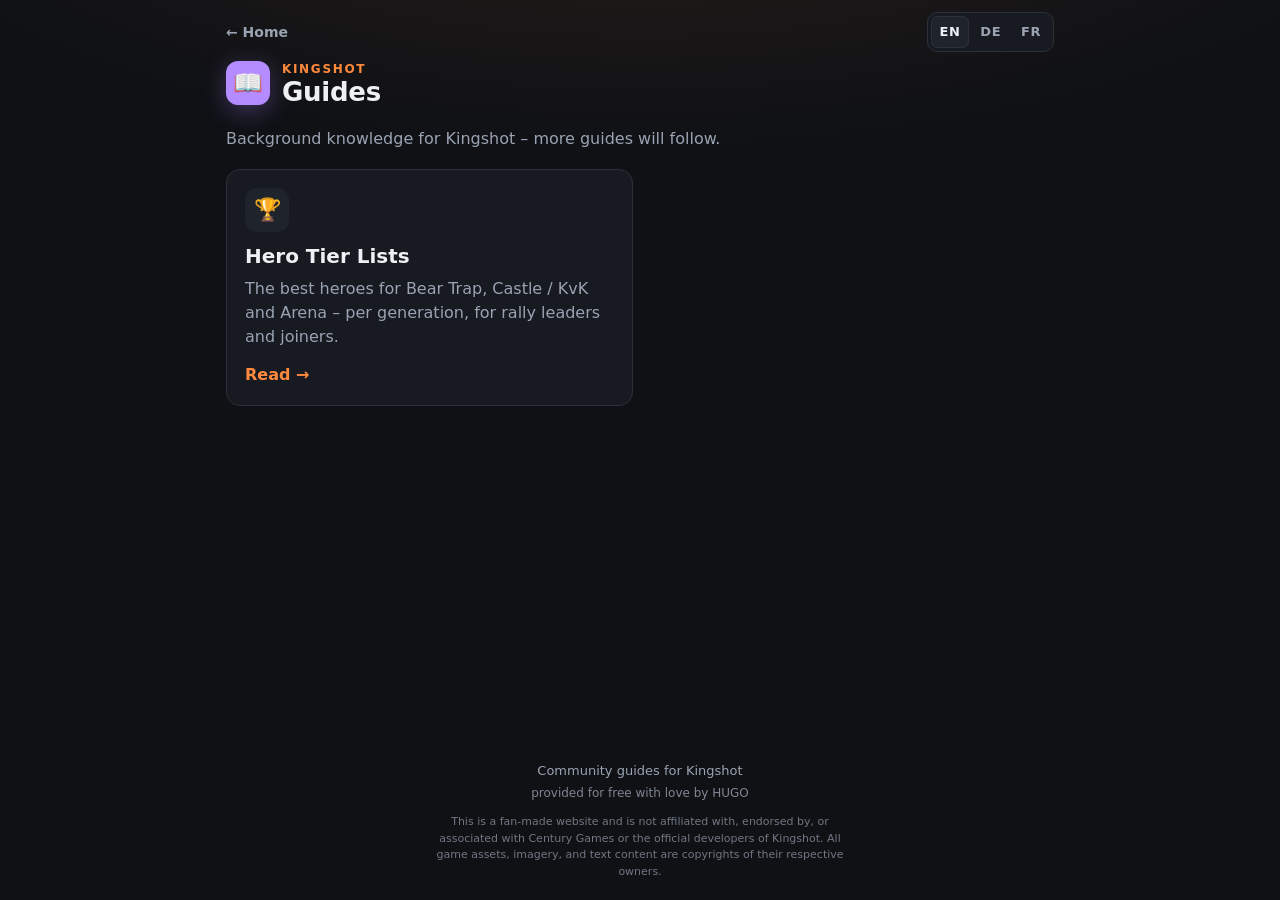
==== guides/index.html @ 233f54bd "Tier-Listen: Gen 8 ergänzt, Quellen ohne Links Co-Authored-By: Claude Opus 5.5 <noreply@anthropic.co" ====
<!doctype html>
<html lang="en">
<head>
  <meta charset="utf-8">
  <meta name="viewport" content="width=device-width, initial-scale=1, viewport-fit=cover">
  <meta name="theme-color" content="#0f1115">
  <meta name="description" content="Kingshot guides: hero tier lists and more.">
  <title>Guides · Kingshot</title>
  <link rel="icon" href="data:image/svg+xml,<svg xmlns='http://www.w3.org/2000/svg' viewBox='0 0 100 100'><text y='.9em' font-size='90'>📖</text></svg>">
  <link rel="stylesheet" href="../assets/styles.css?v=20261110d">
  <style>
    .tools { display: grid; gap: 14px; }
    @media (min-width: 680px) { .tools { grid-template-columns: 1fr 1fr; } }
    .tool {
      display: flex; flex-direction: column; gap: 8px; text-decoration: none; color: var(--text);
      background: var(--surface); border: 1px solid var(--line); border-radius: var(--radius);
      padding: 18px; transition: border-color .15s;
    }
    .tool:hover { border-color: var(--accent); }
    .tool .ico { display: grid; place-items: center; width: 44px; height: 44px; border-radius: 12px; background: var(--surface-2); font-size: 22px; }
    .tool h2 { margin: 4px 0 0; }
    .tool p { margin: 0; color: var(--muted); }
    .tool .go { margin-top: auto; padding-top: 6px; color: var(--accent); font-weight: 700; }
    .mark.book { background: #b48cff; color: #12051f; box-shadow: 0 6px 24px rgba(180, 140, 255, .3); }
  </style>
</head>
<body>
  <nav class="crumb">
    <a class="back" href="../" data-i18n="back"></a>
    <div id="langSwitch" class="lang" role="group" aria-label="Language">
      <button type="button" data-lang="en">EN</button>
      <button type="button" data-lang="de">DE</button>
      <button type="button" data-lang="fr">FR</button>
    </div>
  </nav>
  <header class="top">
    <div class="brand">
      <span class="mark book" aria-hidden="true">📖</span>
      <div>
        <p class="eyebrow">Kingshot</p>
        <h1>Guides</h1>
      </div>
    </div>
  </header>

  <main>
    <p class="lead" data-i18n="lead"></p>
    <div class="tools">
      <a class="tool" href="tier-lists/">
        <span class="ico" aria-hidden="true">🏆</span>
        <h2 data-i18n="tierTitle"></h2>
        <p data-i18n="tierDesc"></p>
        <span class="go" data-i18n="read"></span>
      </a>
    </div>
  </main>

  <footer class="foot"><span data-i18n="foot"></span><span class="credit">provided for free with love by HUGO</span><small class="disclaimer">This is a fan-made website and is not affiliated with, endorsed by, or associated with Century Games or the official developers of Kingshot. All game assets, imagery, and text content are copyrights of their respective owners.</small></footer>

  <script src="../assets/lang.js?v=20261110d"></script>
  <script>
    (() => {
      const T = {
        en: {
          back: '← Home', lead: 'Background knowledge for Kingshot – more guides will follow.',
          tierTitle: 'Hero Tier Lists', tierDesc: 'The best heroes for Bear Trap, Castle / KvK and Arena – per generation, for rally leaders and joiners.',
          read: 'Read →', foot: 'Community guides for Kingshot',
        },
        de: {
          back: '← Startseite', lead: 'Hintergrundwissen für Kingshot – weitere Guides folgen.',
          tierTitle: 'Hero-Tier-Listen', tierDesc: 'Die besten Heroes für Bear Trap, Burg / KvK und Arena – je Generation, für Rally-Leader und Joiner.',
          read: 'Lesen →', foot: 'Community-Guides für Kingshot',
        },
        fr: {
          back: '← Accueil', lead: "Des connaissances de fond sur Kingshot – d'autres guides suivront.",
          tierTitle: 'Tier lists des héros', tierDesc: "Les meilleurs héros pour le Bear Trap, le château / KvK et l'arène – par génération, pour leaders et participants.",
          read: 'Lire →', foot: 'Guides communautaires pour Kingshot',
        },
      };
      let lang = KSLang.get();
      function apply() {
        KSLang.mark(lang);
        document.querySelectorAll('[data-i18n]').forEach(el => { el.textContent = T[lang][el.dataset.i18n]; });
      }
      KSLang.bind(l => { lang = l; apply(); });
      apply();
    })();
  </script>
</body>
</html>
---- assets/styles.css ----
:root {
  --bg: #0f1115;
  --surface: #171a21;
  --surface-2: #1f232c;
  --line: #2b303b;
  --text: #eef0f4;
  --muted: #9aa3b2;
  --accent: #ff8a3d;
  --accent-ink: #1c0e04;
  --go: #2fd27a;
  --go-ink: #04170c;
  --soon: #ffc94d;
  --danger: #ff6161;
  --radius: 14px;
  --font: system-ui, -apple-system, "Segoe UI", Roboto, "Helvetica Neue", Arial, sans-serif;
  --mono: ui-monospace, "SF Mono", "Cascadia Mono", "Roboto Mono", Menlo, Consolas, monospace;
  color-scheme: dark;
}

* { box-sizing: border-box; }

html, body { margin: 0; }

body {
  background:
    radial-gradient(1200px 500px at 50% -200px, rgba(255, 138, 61, .12), transparent 70%),
    var(--bg);
  color: var(--text);
  font: 16px/1.5 var(--font);
  min-height: 100vh;
  display: flex;
  flex-direction: column;
  -webkit-font-smoothing: antialiased;
}

.mono { font-family: var(--mono); font-variant-numeric: tabular-nums; }

.sr-only {
  position: absolute; width: 1px; height: 1px; padding: 0; margin: -1px;
  overflow: hidden; clip: rect(0 0 0 0); white-space: nowrap; border: 0;
}

/* ---------- Header ---------- */
.crumb {
  display: flex; align-items: center; justify-content: space-between; gap: 12px;
  max-width: 860px; width: 100%; margin: 0 auto; padding: 12px 16px 0;
}
.back { color: var(--muted); text-decoration: none; font-size: 14px; font-weight: 600; }
.back:hover { color: var(--text); }
.crumb + .top { padding-top: 8px; }
.top {
  display: flex; align-items: center; justify-content: space-between;
  max-width: 860px; width: 100%; margin: 0 auto;
  padding: 20px 16px 4px;
}
.brand { display: flex; align-items: center; gap: 12px; }
.mark {
  display: grid; place-items: center;
  width: 44px; height: 44px; border-radius: 12px;
  background: var(--accent); color: var(--accent-ink);
  font-size: 24px; font-weight: 700;
  box-shadow: 0 6px 24px rgba(255, 138, 61, .35);
}
.lang {
  display: inline-flex; flex: none; padding: 3px; gap: 2px;
  border: 1px solid var(--line); border-radius: 10px; background: var(--surface);
}
.lang button {
  min-height: 32px; padding: 4px 9px; font-size: 13px; letter-spacing: .04em;
  border: 0; border-radius: 7px; background: transparent; color: var(--muted);
}
.lang button[aria-pressed="true"] { background: var(--surface-2); color: var(--text); box-shadow: inset 0 0 0 1px var(--line); }
.lang button:hover { color: var(--text); }
.brand { min-width: 0; }
.top { gap: 12px; }

.eyebrow {
  margin: 0; font-size: 12px; letter-spacing: .14em; text-transform: uppercase;
  color: var(--accent); font-weight: 700;
}
h1 { margin: 0; font-size: 26px; line-height: 1.1; letter-spacing: -.01em; }
h2 { margin: 0 0 4px; font-size: 20px; line-height: 1.25; }

main {
  max-width: 860px; width: 100%; margin: 0 auto;
  padding: 8px 16px 32px; flex: 1;
}
.lead { color: var(--muted); margin: 8px 0 18px; max-width: 62ch; }
.muted { color: var(--muted); margin: 0 0 14px; }

.card {
  background: var(--surface);
  border: 1px solid var(--line);
  border-radius: var(--radius);
  padding: 16px;
  margin-bottom: 16px;
}

/* ---------- Buttons & inputs ---------- */
button {
  font: inherit; font-weight: 600; color: var(--text);
  background: var(--surface-2); border: 1px solid var(--line);
  border-radius: 10px; padding: 10px 14px; cursor: pointer;
  min-height: 44px;
  transition: background .15s, border-color .15s, transform .05s;
}
button:hover { border-color: #3a4150; }
button:active { transform: translateY(1px); }
button:focus-visible, input:focus-visible { outline: 2px solid var(--accent); outline-offset: 2px; }
button.ghost { background: transparent; }
button.small { min-height: 36px; padding: 6px 12px; font-size: 14px; }
button.primary { background: var(--accent); color: var(--accent-ink); border-color: var(--accent); }
button.primary:hover { filter: brightness(1.06); }
button.big { width: 100%; font-size: 17px; padding: 14px; margin-top: 4px; }

input[type="text"] {
  font: inherit; color: var(--text);
  background: var(--bg); border: 1px solid var(--line);
  border-radius: 10px; padding: 10px 12px; min-height: 44px; width: 100%;
  min-width: 0;
}
input[type="text"]::placeholder { color: #5f6878; }
input.invalid { border-color: var(--danger); background: rgba(255, 97, 97, .08); }
.f-tag { text-transform: uppercase; }

.actions { display: flex; flex-wrap: wrap; gap: 8px; margin: 12px 0; }
.actions button { flex: 1 1 auto; }

.hint { color: var(--muted); font-size: 14px; margin: 4px 0 12px; }

.field { margin: 0 0 12px; }
.field label { display: block; font-size: 14px; font-weight: 600; margin-bottom: 6px; }
.field .hint { margin: 6px 0 0; }
select {
  font: inherit; color: var(--text); width: 100%; min-height: 44px;
  background: var(--bg); border: 1px solid var(--line); border-radius: 10px;
  padding: 10px 36px 10px 12px; appearance: none; cursor: pointer;
  background-image: linear-gradient(45deg, transparent 50%, var(--muted) 50%), linear-gradient(135deg, var(--muted) 50%, transparent 50%);
  background-position: calc(100% - 18px) 50%, calc(100% - 13px) 50%;
  background-size: 5px 5px; background-repeat: no-repeat;
}
select:focus-visible { outline: 2px solid var(--accent); outline-offset: 2px; }
select.manual { border-color: var(--accent); }
.delay.early { color: var(--soon); }

.check {
  display: flex; align-items: center; gap: 10px;
  font-size: 15px; margin: 0 0 14px; cursor: pointer;
}
.check input { width: 20px; height: 20px; accent-color: var(--accent); }

.error { color: var(--danger); margin: 10px 0 0; font-weight: 600; }

/* ---------- Rally rows ---------- */
#rows { display: flex; flex-direction: column; gap: 10px; }

.row {
  display: grid;
  grid-template-columns: 5rem 1fr 2.75rem 2rem 2.75rem;
  grid-template-areas:
    "tag   name  name  name  del"
    "march march pet   delay delay";
  gap: 8px; align-items: center;
  padding: 10px; border-radius: 12px;
  background: var(--surface-2); border: 1px solid var(--line);
}
.row-head { display: none; }

.c-tag { grid-area: tag; }
.c-name { grid-area: name; }
.c-march { grid-area: march; }
.c-pet { grid-area: pet; }
.c-delay { grid-area: delay; }
.c-del { grid-area: del; justify-self: end; }

.pet-toggle {
  display: grid; place-items: center; position: relative;
  width: 44px; height: 44px; border-radius: 10px;
  border: 1px solid var(--line); background: var(--bg);
  cursor: pointer; filter: grayscale(1); opacity: .45;
  transition: opacity .15s, filter .15s, border-color .15s;
}
.pet-toggle input { position: absolute; opacity: 0; inset: 0; margin: 0; cursor: pointer; }
.pet-toggle:has(input:checked) { filter: none; opacity: 1; border-color: var(--accent); }
.pet-toggle:has(input:focus-visible) { outline: 2px solid var(--accent); outline-offset: 2px; }

.delay {
  text-align: center; font-weight: 700; color: var(--muted);
  padding: 10px 4px; border-radius: 10px; background: var(--bg);
  border: 1px solid var(--line); white-space: nowrap; font-size: 15px;
}
.delay.base { color: var(--go-ink); background: var(--go); border-color: var(--go); }
.delay.set { color: var(--text); }

.del {
  width: 44px; padding: 0; font-size: 22px; line-height: 1;
  color: var(--muted); background: transparent; border-color: transparent;
}
.del:hover { color: var(--danger); border-color: var(--line); }

@media (min-width: 680px) {
  .row {
    grid-template-columns: 5.5rem 1fr 7.5rem 3rem 5.75rem 2.75rem;
    grid-template-areas: "tag name march pet delay del";
    padding: 8px;
  }
  .row-head {
    display: grid; background: none; border: 0; padding: 0 8px 2px;
    font-size: 12px; text-transform: uppercase; letter-spacing: .08em; color: var(--muted);
  }
  .row-head .c-pet, .row-head .c-delay { text-align: center; justify-self: center; }
}

/* ---------- Result ---------- */
.schedule { list-style: none; margin: 0 0 14px; padding: 0; display: flex; flex-direction: column; gap: 6px; }
.schedule li {
  display: flex; align-items: center; gap: 12px;
  padding: 10px 12px; border-radius: 10px; background: var(--surface-2);
}
.schedule .when {
  font-family: var(--mono); font-weight: 700; min-width: 4.5rem; text-align: center;
  padding: 4px 8px; border-radius: 8px; background: var(--bg);
}
.schedule li.is-base .when { background: var(--go); color: var(--go-ink); }
.schedule .who { overflow-wrap: anywhere; }
.schedule .march { margin-left: auto; color: var(--muted); font-family: var(--mono); font-size: 14px; }

.preview {
  margin: 0; padding: 12px; border-radius: 10px;
  background: var(--bg); border: 1px dashed var(--line);
  color: var(--muted); font: 13px/1.55 var(--mono);
  white-space: pre-wrap; overflow-wrap: anywhere;
}

/* ---------- Footer ---------- */
.credit { font-size: 12px; opacity: .8; }
.disclaimer { display: block; max-width: 62ch; margin-top: 8px; font-size: 11px; line-height: 1.5; opacity: .7; }
.foot {
  display: flex; flex-direction: column; align-items: center; gap: 4px;
  text-align: center; color: var(--muted); font-size: 13px;
  padding: 0 16px calc(20px + env(safe-area-inset-bottom));
}

/* ---------- Visual timer (HUD) ---------- */
.hud {
  position: fixed; inset: 0; z-index: 50;
  display: flex; flex-direction: column;
  background: var(--bg);
  padding: calc(16px + env(safe-area-inset-top)) 16px calc(16px + env(safe-area-inset-bottom));
  transition: background .12s;
}
.hud[hidden] { display: none; }
.hud-top { display: flex; justify-content: space-between; color: var(--muted); font-size: 15px; }
.hud-main {
  flex: 1; display: flex; flex-direction: column; align-items: center; justify-content: center;
  text-align: center; gap: 6px; min-height: 0;
}
.hud-label {
  margin: 0; font-size: clamp(18px, 4.5vw, 26px); font-weight: 700;
  text-transform: uppercase; letter-spacing: .08em; color: var(--muted);
}
.hud-big {
  margin: 0; font-weight: 800; line-height: 1;
  font-size: clamp(88px, 30vw, 220px); letter-spacing: -.03em;
}
.hud-names {
  margin: 8px 0 0; font-size: clamp(20px, 5.5vw, 34px); font-weight: 700;
  max-width: 20ch; overflow-wrap: anywhere;
}

.hud.is-soon .hud-big { color: var(--soon); animation: pulse 1s ease-in-out infinite; }
.hud.is-go { background: var(--go); }
.hud.is-go .hud-label, .hud.is-go .hud-big, .hud.is-go .hud-names,
.hud.is-go .hud-top { color: var(--go-ink); }
.hud.is-done .hud-big { color: var(--go); }

@keyframes pulse { 50% { opacity: .55; } }

.hud-list {
  list-style: none; margin: 0 auto 14px; padding: 0;
  width: 100%; max-width: 520px; max-height: 30vh; overflow-y: auto;
  display: flex; flex-direction: column; gap: 4px;
}
.hud-list li {
  display: flex; gap: 12px; padding: 8px 12px; border-radius: 10px;
  background: var(--surface); font-size: 15px;
}
.hud-list .t { font-family: var(--mono); font-weight: 700; min-width: 4rem; }
.hud-list li.done { opacity: .4; text-decoration: line-through; }
.hud-list li.next { outline: 2px solid var(--accent); }
.hud.is-go .hud-list li { background: rgba(0, 0, 0, .14); color: var(--go-ink); }

.hud-actions { display: flex; gap: 8px; max-width: 520px; width: 100%; margin: 0 auto; }
.hud-actions button { flex: 1; }
.hud.is-go .hud-actions button { color: var(--go-ink); border-color: rgba(0, 0, 0, .25); background: rgba(255, 255, 255, .2); }

@media (prefers-reduced-motion: reduce) {
  .hud.is-soon .hud-big { animation: none; }
  * { transition: none !important; }
}
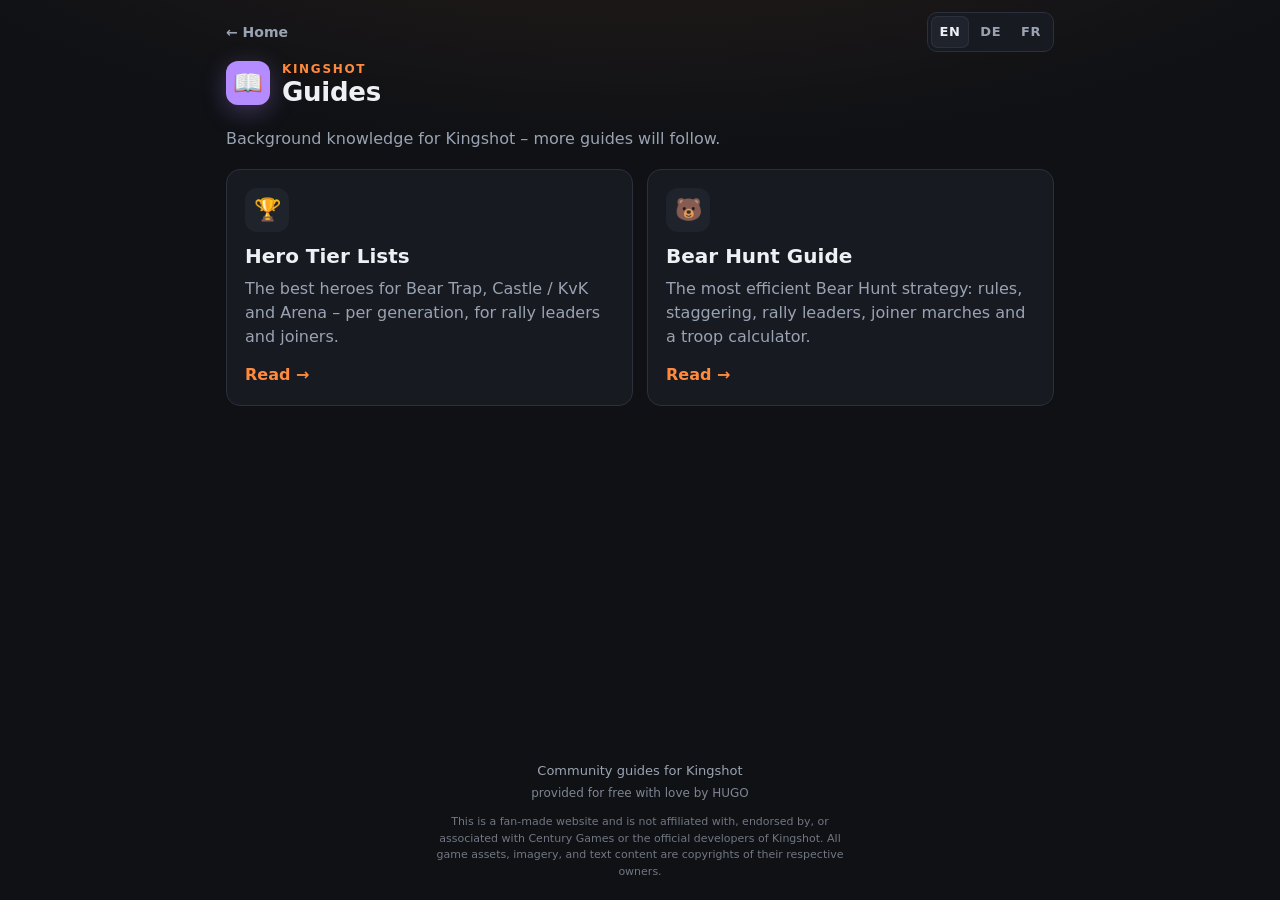
==== commit f224b883: "Bear Hunt Guide + Hero-Porträts Co-Authored-By: Claude Opus 5.5 <noreply@anthropic.com> Claude-Sessi" ====
--- a/guides/index.html
+++ b/guides/index.html
@@ -7,7 +7,7 @@
   <meta name="description" content="Kingshot guides: hero tier lists and more.">
   <title>Guides · Kingshot</title>
   <link rel="icon" href="data:image/svg+xml,<svg xmlns='http://www.w3.org/2000/svg' viewBox='0 0 100 100'><text y='.9em' font-size='90'>📖</text></svg>">
-  <link rel="stylesheet" href="../assets/styles.css?v=20261110d">
+  <link rel="stylesheet" href="../assets/styles.css?v=20261111b">
   <style>
     .tools { display: grid; gap: 14px; }
     @media (min-width: 680px) { .tools { grid-template-columns: 1fr 1fr; } }
@@ -52,28 +52,37 @@
         <p data-i18n="tierDesc"></p>
         <span class="go" data-i18n="read"></span>
       </a>
+      <a class="tool" href="bear-hunt/">
+        <span class="ico" aria-hidden="true">🐻</span>
+        <h2 data-i18n="bearTitle"></h2>
+        <p data-i18n="bearDesc"></p>
+        <span class="go" data-i18n="read"></span>
+      </a>
     </div>
   </main>
 
   <footer class="foot"><span data-i18n="foot"></span><span class="credit">provided for free with love by HUGO</span><small class="disclaimer">This is a fan-made website and is not affiliated with, endorsed by, or associated with Century Games or the official developers of Kingshot. All game assets, imagery, and text content are copyrights of their respective owners.</small></footer>
 
-  <script src="../assets/lang.js?v=20261110d"></script>
+  <script src="../assets/lang.js?v=20261111b"></script>
   <script>
     (() => {
       const T = {
         en: {
           back: '← Home', lead: 'Background knowledge for Kingshot – more guides will follow.',
           tierTitle: 'Hero Tier Lists', tierDesc: 'The best heroes for Bear Trap, Castle / KvK and Arena – per generation, for rally leaders and joiners.',
+          bearTitle: 'Bear Hunt Guide', bearDesc: 'The most efficient Bear Hunt strategy: rules, staggering, rally leaders, joiner marches and a troop calculator.',
           read: 'Read →', foot: 'Community guides for Kingshot',
         },
         de: {
           back: '← Startseite', lead: 'Hintergrundwissen für Kingshot – weitere Guides folgen.',
           tierTitle: 'Hero-Tier-Listen', tierDesc: 'Die besten Heroes für Bear Trap, Burg / KvK und Arena – je Generation, für Rally-Leader und Joiner.',
+          bearTitle: 'Bear Hunt Guide', bearDesc: 'Die effizienteste Bear-Hunt-Strategie: Regeln, Staggering, Rally-Leader, Joiner-Märsche und Truppen-Rechner.',
           read: 'Lesen →', foot: 'Community-Guides für Kingshot',
         },
         fr: {
           back: '← Accueil', lead: "Des connaissances de fond sur Kingshot – d'autres guides suivront.",
           tierTitle: 'Tier lists des héros', tierDesc: "Les meilleurs héros pour le Bear Trap, le château / KvK et l'arène – par génération, pour leaders et participants.",
+          bearTitle: 'Guide Bear Hunt', bearDesc: 'La stratégie Bear Hunt la plus efficace : règles, staggering, leaders, marches de participation et calculateur de troupes.',
           read: 'Lire →', foot: 'Guides communautaires pour Kingshot',
         },
       };
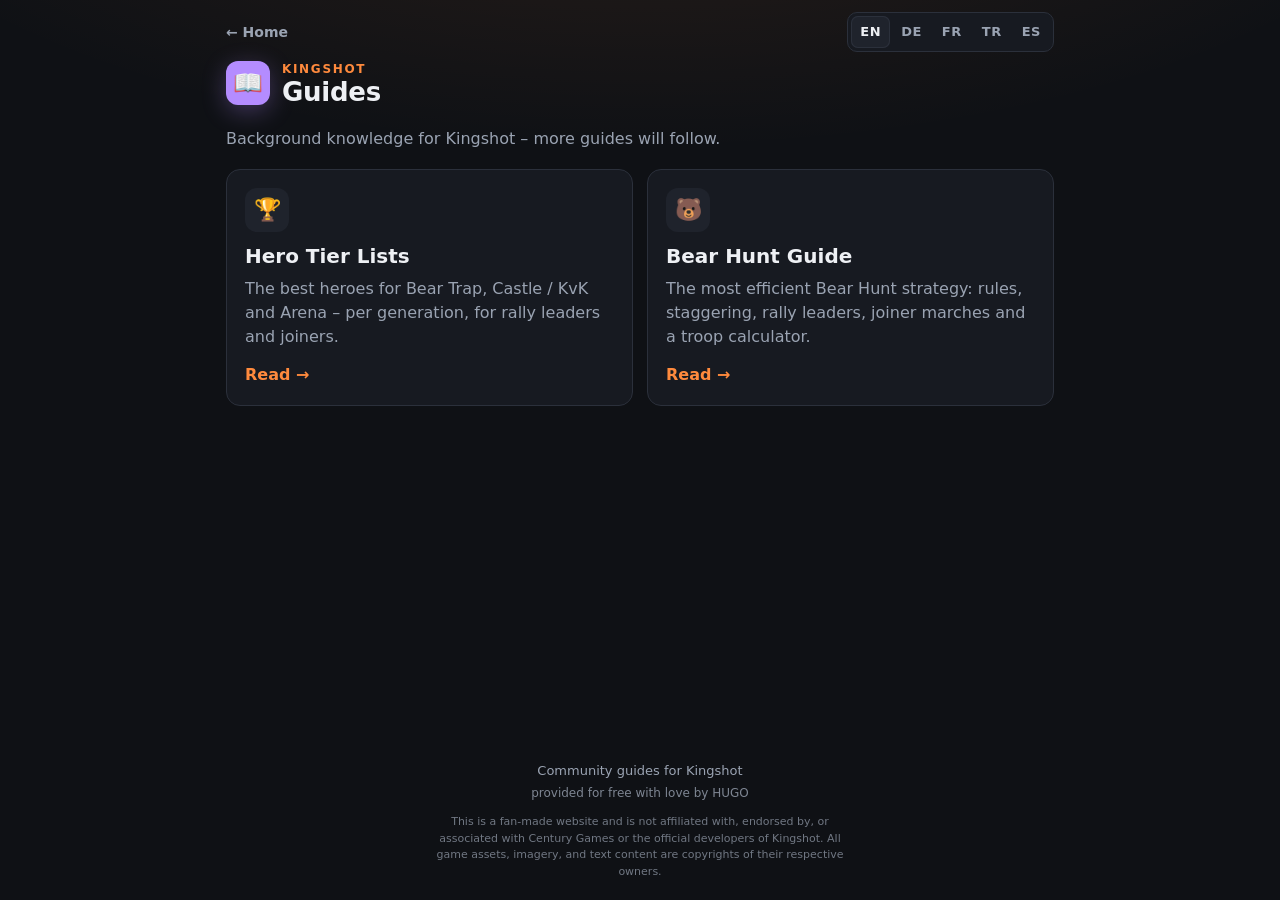
==== commit 2fea9d44: "Türkisch und Spanisch ergänzt Co-Authored-By: Claude Opus 5.5 <noreply@anthropic.com> Claude-Session" ====
--- a/guides/index.html
+++ b/guides/index.html
@@ -7,7 +7,7 @@
   <meta name="description" content="Kingshot guides: hero tier lists and more.">
   <title>Guides · Kingshot</title>
   <link rel="icon" href="data:image/svg+xml,<svg xmlns='http://www.w3.org/2000/svg' viewBox='0 0 100 100'><text y='.9em' font-size='90'>📖</text></svg>">
-  <link rel="stylesheet" href="../assets/styles.css?v=20261111b">
+  <link rel="stylesheet" href="../assets/styles.css?v=20261112b">
   <style>
     .tools { display: grid; gap: 14px; }
     @media (min-width: 680px) { .tools { grid-template-columns: 1fr 1fr; } }
@@ -31,13 +31,15 @@
       <button type="button" data-lang="en">EN</button>
       <button type="button" data-lang="de">DE</button>
       <button type="button" data-lang="fr">FR</button>
+      <button type="button" data-lang="tr">TR</button>
+      <button type="button" data-lang="es">ES</button>
     </div>
   </nav>
   <header class="top">
     <div class="brand">
       <span class="mark book" aria-hidden="true">📖</span>
       <div>
-        <p class="eyebrow">Kingshot</p>
+        <p lang="en" class="eyebrow">Kingshot</p>
         <h1>Guides</h1>
       </div>
     </div>
@@ -63,7 +65,7 @@
 
   <footer class="foot"><span data-i18n="foot"></span><span class="credit">provided for free with love by HUGO</span><small class="disclaimer">This is a fan-made website and is not affiliated with, endorsed by, or associated with Century Games or the official developers of Kingshot. All game assets, imagery, and text content are copyrights of their respective owners.</small></footer>
 
-  <script src="../assets/lang.js?v=20261111b"></script>
+  <script src="../assets/lang.js?v=20261112b"></script>
   <script>
     (() => {
       const T = {
@@ -85,6 +87,26 @@
           bearTitle: 'Guide Bear Hunt', bearDesc: 'La stratégie Bear Hunt la plus efficace : règles, staggering, leaders, marches de participation et calculateur de troupes.',
           read: 'Lire →', foot: 'Guides communautaires pour Kingshot',
         },
+        tr: {
+          "back": "← Ana sayfa",
+          "lead": "Kingshot için arka plan bilgisi – yeni rehberler yolda.",
+          "tierTitle": "Kahraman Tier Listeleri",
+          "tierDesc": "Bear Trap, Kale / KvK ve Arena için en iyi kahramanlar – nesle göre, rally liderleri ve katılımcılar için.",
+          "bearTitle": "Bear Hunt Rehberi",
+          "bearDesc": "En verimli Bear Hunt stratejisi: kurallar, staggering, rally liderleri, katılımcı yürüyüşleri ve birlik hesaplayıcı.",
+          "read": "Oku →",
+          "foot": "Kingshot için topluluk rehberleri"
+        },
+        es: {
+          "back": "← Inicio",
+          "lead": "Conocimiento de fondo sobre Kingshot – vendrán más guías.",
+          "tierTitle": "Tier lists de héroes",
+          "tierDesc": "Los mejores héroes para Bear Trap, Castillo / KvK y Arena – por generación, para líderes y participantes.",
+          "bearTitle": "Guía Bear Hunt",
+          "bearDesc": "La estrategia de Bear Hunt más eficiente: reglas, staggering, líderes de rally, marchas de participante y calculadora de tropas.",
+          "read": "Leer →",
+          "foot": "Guías de la comunidad para Kingshot"
+        },
       };
       let lang = KSLang.get();
       function apply() {
--- a/assets/styles.css
+++ b/assets/styles.css
@@ -298,3 +298,4 @@
   .hud.is-soon .hud-big { animation: none; }
   * { transition: none !important; }
 }
+
